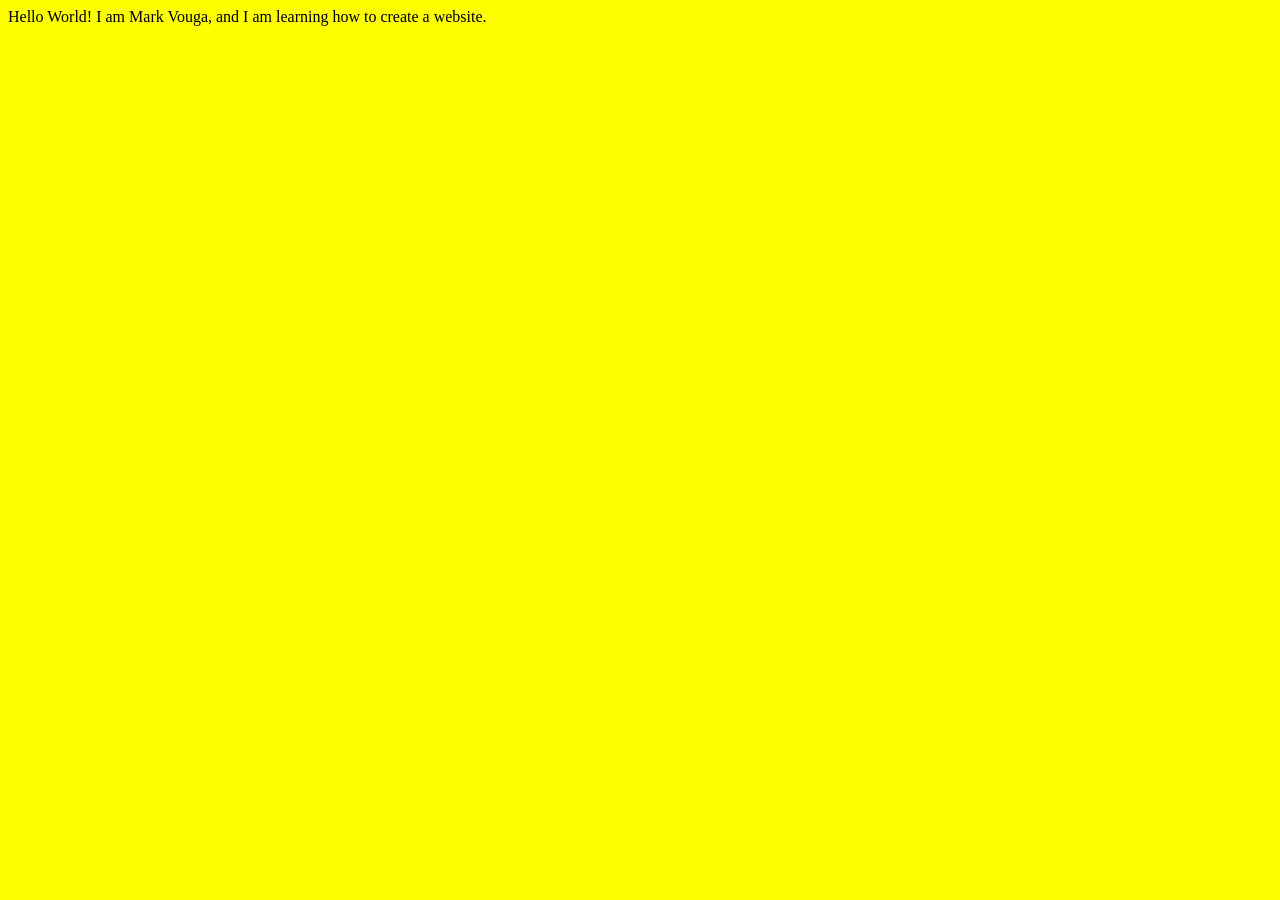
==== index.html @ 73989587 "Add files via upload Add the index.html and styles.css file" ====
<!DOCTYPE html>
<html lang="en">
<head>
    <meta charset="UTF-8">
    <meta name="viewport" content="width=device-width, initial-scale=1.0">
    <title>Mark's first website</title>
    <link rel="stylesheet" href="styles.css">
</head>
<body>
 Hello World! I am Mark Vouga, and I am learning how to create a website.
</body>
</html>
---- styles.css ----
body{
    background-color: Yellow;
}
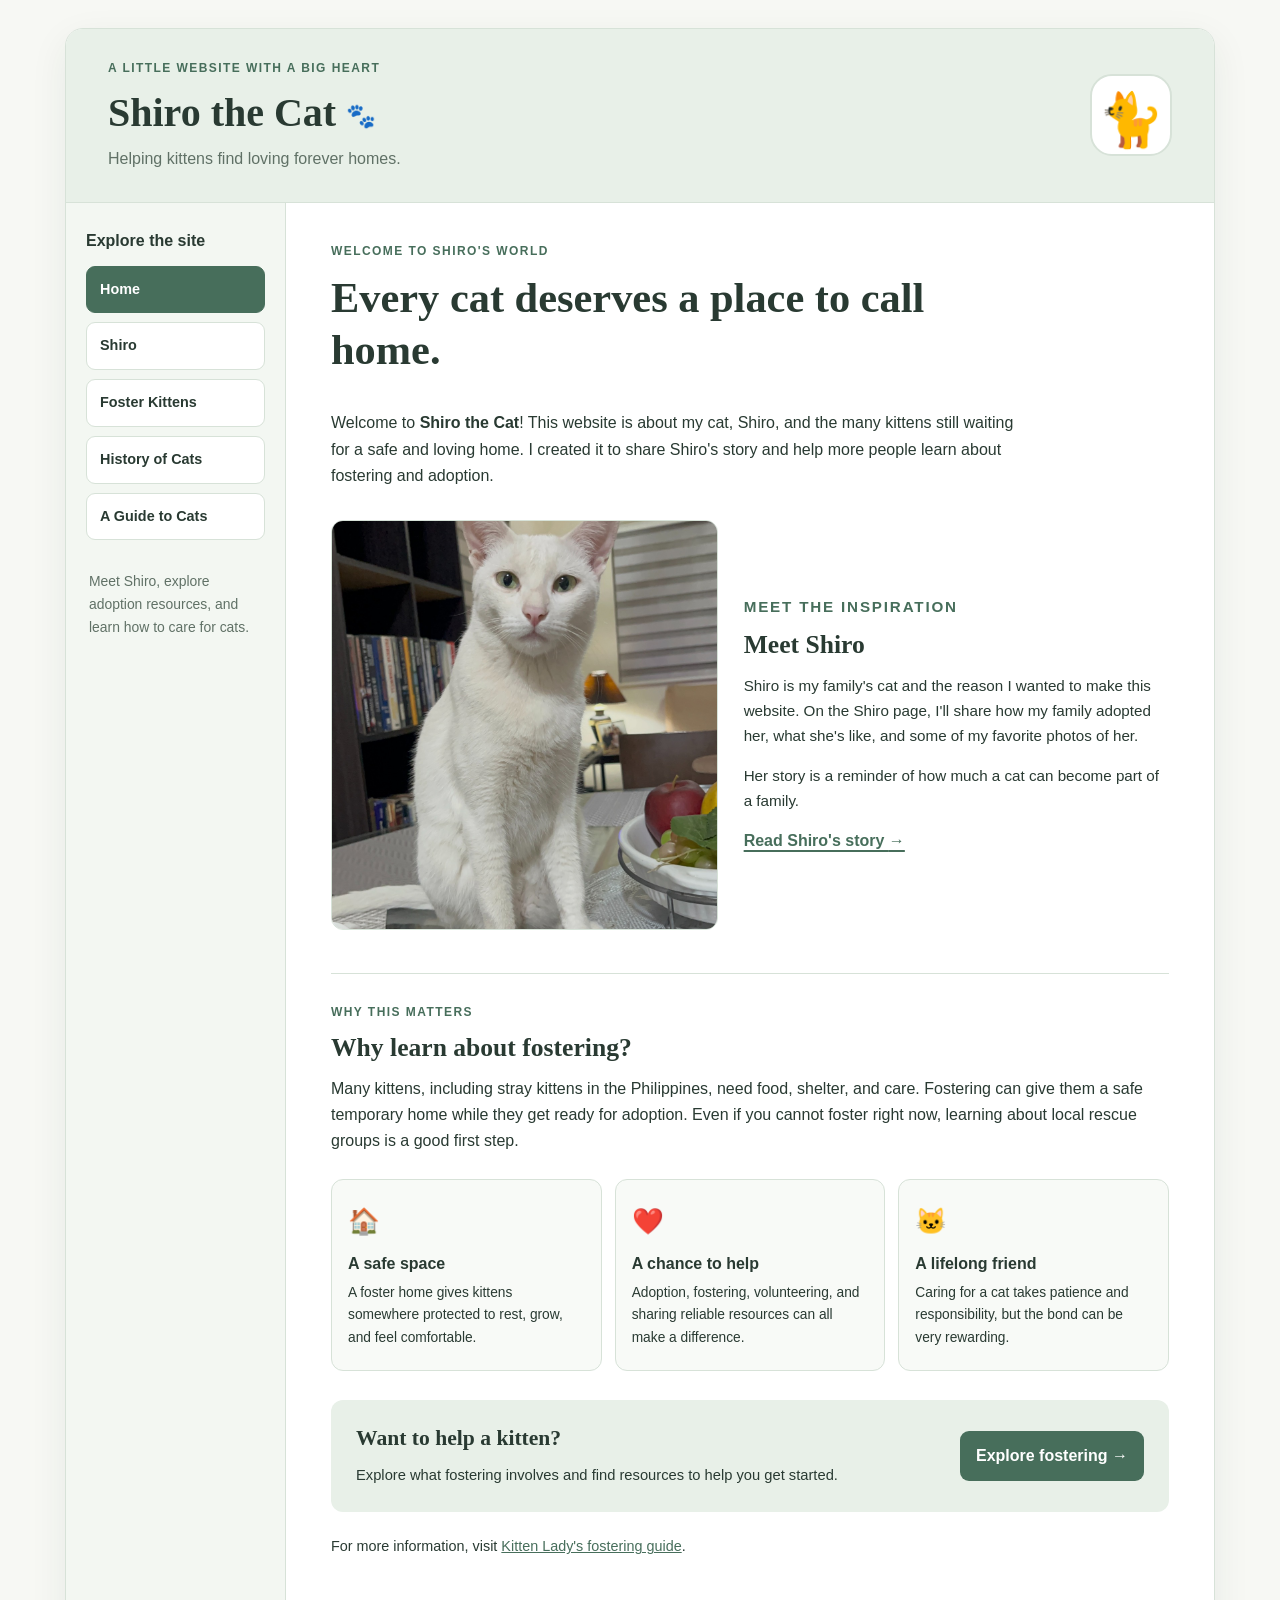
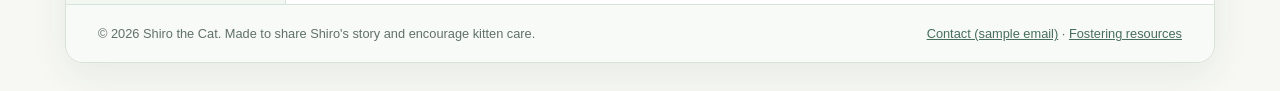
==== commit f7d9f2d4: "Add files via upload" ====
--- a/index.html
+++ b/index.html
@@ -1,12 +1,94 @@
-<!DOCTYPE html>
-<html lang="en">
-<head>
-    <meta charset="UTF-8">
-    <meta name="viewport" content="width=device-width, initial-scale=1.0">
-    <title>Mark's first website</title>
-    <link rel="stylesheet" href="styles.css">
-</head>
-<body>
- Hello World! I am Mark Vouga, and I am learning how to create a website.
-</body>
-</html>+<!DOCTYPE html>
+<html lang="en">
+<head>
+    <meta charset="UTF-8">
+    <meta name="viewport" content="width=device-width, initial-scale=1.0">
+    <meta name="description" content="Meet Shiro the Cat and learn why fostering and adopting kittens can make a difference.">
+    <meta name="author" content="Mark Vouga">
+    <title>Home | Shiro the Cat</title>
+    <link rel="stylesheet" href="style.css">
+</head>
+<body>
+    <div class="site-wrapper">
+        <header class="site-header">
+            <div>
+                <p class="eyebrow">A little website with a big heart</p>
+                <h1>Shiro the Cat <span aria-hidden="true">🐾</span></h1>
+                <p class="tagline">Helping kittens find loving forever homes.</p>
+            </div>
+            <div class="header-cat" aria-hidden="true">🐈</div>
+        </header>
+
+        <div class="page-layout">
+            <nav class="site-nav" aria-label="Main navigation">
+                <h2>Explore the site</h2>
+                <ul>
+                    <li><a class="active" aria-current="page" href="index.html">Home</a></li>
+                    <li><a href="shiro.html">Shiro</a></li>
+                    <li><a href="foster.html">Foster Kittens</a></li>
+                    <li><a href="history.html">History of Cats</a></li>
+                    <li><a href="guide.html">A Guide to Cats</a></li>
+                </ul>
+                <p class="nav-note">Meet Shiro, explore adoption resources, and learn how to care for cats.</p>
+            </nav>
+
+            <main id="main-content">
+                <section class="welcome">
+                    <p class="eyebrow">Welcome to Shiro's world</p>
+                    <h2>Every cat deserves a place to call home.</h2>
+                    <p>Welcome to <strong>Shiro the Cat</strong>! This website is about my cat, Shiro, and the many kittens still waiting for a safe and loving home. I created it to share Shiro's story and help more people learn about fostering and adoption.</p>
+                </section>
+
+                <section class="feature" aria-labelledby="meet-shiro-title">
+                    <img class="shiro-photo" src="shiro1.jpeg" alt="Shiro, a white cat with green eyes, sitting on a glass table at home." width="928" height="1649">
+                    <div class="feature-text">
+                        <p class="eyebrow">Meet the inspiration</p>
+                        <h3 id="meet-shiro-title">Meet Shiro</h3>
+                        <p>Shiro is my family's cat and the reason I wanted to make this website. On the Shiro page, I'll share how my family adopted her, what she's like, and some of my favorite photos of her.</p>
+                        <p>Her story is a reminder of how much a cat can become part of a family.</p>
+                        <a class="text-link" href="shiro.html">Read Shiro's story <span aria-hidden="true">→</span></a>
+                    </div>
+                </section>
+
+                <section class="why-adopt" aria-labelledby="why-adopt-title">
+                    <p class="eyebrow">Why this matters</p>
+                    <h3 id="why-adopt-title">Why learn about fostering?</h3>
+                    <p>Many kittens, including stray kittens in the Philippines, need food, shelter, and care. Fostering can give them a safe temporary home while they get ready for adoption. Even if you cannot foster right now, learning about local rescue groups is a good first step.</p>
+                    <div class="info-grid">
+                        <article class="info-card">
+                            <span aria-hidden="true">🏠</span>
+                            <h4>A safe space</h4>
+                            <p>A foster home gives kittens somewhere protected to rest, grow, and feel comfortable.</p>
+                        </article>
+                        <article class="info-card">
+                            <span aria-hidden="true">❤️</span>
+                            <h4>A chance to help</h4>
+                            <p>Adoption, fostering, volunteering, and sharing reliable resources can all make a difference.</p>
+                        </article>
+                        <article class="info-card">
+                            <span aria-hidden="true">🐱</span>
+                            <h4>A lifelong friend</h4>
+                            <p>Caring for a cat takes patience and responsibility, but the bond can be very rewarding.</p>
+                        </article>
+                    </div>
+                </section>
+
+                <section class="next-step" aria-labelledby="next-step-title">
+                    <div>
+                        <h3 id="next-step-title">Want to help a kitten?</h3>
+                        <p>Explore what fostering involves and find resources to help you get started.</p>
+                    </div>
+                    <a class="button-link" href="foster.html">Explore fostering <span aria-hidden="true">→</span></a>
+                </section>
+
+                <p class="external-resource">For more information, visit <a href="https://www.kittenlady.org/fostering" target="_blank" rel="noopener noreferrer">Kitten Lady's fostering guide</a>.</p>
+            </main>
+        </div>
+
+        <footer class="site-footer">
+            <p>&copy; 2026 Shiro the Cat. Made to share Shiro's story and encourage kitten care.</p>
+            <p><a href="mailto:hello@example.com">Contact (sample email)</a> <span aria-hidden="true">·</span> <a href="https://www.kittenlady.org/fostering" target="_blank" rel="noopener noreferrer">Fostering resources</a></p>
+        </footer>
+    </div>
+</body>
+</html>
--- a/style.css
+++ b/style.css
@@ -0,0 +1,96 @@
+/* Shiro the Cat — external stylesheet. Adjust these variables to match your preferred palette. */
+:root {
+    --background: #f7f8f4;
+    --foreground: #293a32;
+    --primary: #476e5b;
+    --secondary: #e8f0e8;
+    --accent: #e9a787;
+    --surface: #ffffff;
+    --border: #d7e2d8;
+    --muted: #607166;
+}
+
+* { box-sizing: border-box; }
+html { scroll-behavior: smooth; }
+body {
+    margin: 0;
+    background-color: var(--background);
+    color: var(--foreground);
+    font-family: Arial, Helvetica, sans-serif;
+    line-height: 1.65;
+}
+a { color: var(--primary); }
+a:focus-visible { outline: 3px solid var(--accent); outline-offset: 3px; }
+.site-wrapper {
+    max-width: 1150px;
+    margin: 28px auto;
+    background-color: var(--surface);
+    border: 1px solid var(--border);
+    border-radius: 18px;
+    overflow: hidden;
+    box-shadow: 0 12px 38px rgba(31, 57, 42, 0.07);
+}
+.site-header {
+    display: flex;
+    justify-content: space-between;
+    align-items: center;
+    gap: 16px;
+    padding: 30px 42px;
+    background-color: var(--secondary);
+    border-bottom: 1px solid var(--border);
+}
+h1, h2, h3, h4, p { margin-top: 0; }
+h1, h2, h3, h4 { line-height: 1.22; }
+h1 { font-family: Georgia, 'Times New Roman', serif; font-size: 2.5rem; margin-bottom: 8px; }
+h1 span { font-size: 1.5rem; vertical-align: middle; }
+.tagline { color: var(--muted); margin-bottom: 0; }
+.eyebrow { color: var(--primary); font-size: .75rem; font-weight: bold; letter-spacing: .12em; text-transform: uppercase; margin-bottom: 10px; }
+.header-cat { width: 82px; height: 82px; display: grid; place-items: center; flex-shrink: 0; border: 2px solid var(--border); background: white; border-radius: 22px; font-size: 3.3rem; }
+.page-layout { display: grid; grid-template-columns: 220px minmax(0, 1fr); }
+.site-nav { padding: 28px 20px; background-color: #f3f7f2; border-right: 1px solid var(--border); }
+.site-nav h2 { font-size: 1rem; margin: 0 0 15px; }
+.site-nav ul { list-style: none; padding: 0; margin: 0; }
+.site-nav li + li { margin-top: 9px; }
+.site-nav a { display: block; padding: 11px 13px; border: 1px solid var(--border); border-radius: 9px; color: var(--foreground); text-decoration: none; background: var(--surface); font-weight: bold; font-size: .9rem; }
+.site-nav a:hover, .site-nav a.active { background: var(--primary); color: white; border-color: var(--primary); }
+.nav-note { margin: 30px 3px 0; font-size: .87rem; color: var(--muted); }
+main { min-width: 0; padding: 39px 45px 45px; }
+.welcome h2 { font-family: Georgia, 'Times New Roman', serif; font-size: clamp(1.9rem, 3.5vw, 2.65rem); max-width: 620px; }
+.welcome p:not(.eyebrow) { max-width: 700px; }
+.feature { display: grid; grid-template-columns: minmax(0, 1fr) minmax(0, 1.1fr); gap: 26px; align-items: center; margin: 30px 0 43px; }
+.shiro-photo { display: block; width: 100%; height: 410px; object-fit: cover; object-position: center 35%; border-radius: 12px; border: 1px solid var(--border); }
+.feature-text h3, .why-adopt h3, .next-step h3 { font-family: Georgia, 'Times New Roman', serif; font-size: 1.6rem; margin-bottom: 12px; }
+.feature-text p { font-size: .95rem; }
+.text-link { font-weight: bold; text-decoration-thickness: 2px; text-underline-offset: 4px; }
+.why-adopt { border-top: 1px solid var(--border); padding-top: 29px; }
+.info-grid { display: grid; grid-template-columns: repeat(3, minmax(0, 1fr)); gap: 13px; margin-top: 24px; }
+.info-card { padding: 20px 16px; background: #f8faf7; border: 1px solid var(--border); border-radius: 12px; }
+.info-card > span { font-size: 1.6rem; }
+.info-card h4 { margin: 12px 0 8px; }
+.info-card p { font-size: .86rem; margin: 0; }
+.next-step { display: flex; justify-content: space-between; align-items: center; gap: 20px; padding: 25px; margin-top: 29px; background-color: var(--secondary); border-radius: 12px; }
+.next-step h3 { font-size: 1.35rem; }
+.next-step p { margin-bottom: 0; font-size: .92rem; }
+.button-link { background: var(--primary); color: white; text-decoration: none; font-weight: bold; border-radius: 9px; padding: 12px 16px; white-space: nowrap; }
+.button-link:hover { background: #315541; }
+.external-resource { font-size: .9rem; margin: 23px 0 0; }
+.site-footer { display: flex; justify-content: space-between; gap: 14px; flex-wrap: wrap; padding: 18px 32px; border-top: 1px solid var(--border); background-color: #f8faf7; color: var(--muted); font-size: .8rem; }
+.site-footer p { margin: 0; }
+@media (max-width: 850px) {
+    .site-wrapper { margin: 0; border: none; border-radius: 0; }
+    .page-layout { grid-template-columns: 1fr; }
+    .site-nav { border-right: 0; border-bottom: 1px solid var(--border); padding: 18px 24px; }
+    .site-nav ul { display: flex; flex-wrap: wrap; gap: 8px; }
+    .site-nav li + li { margin-top: 0; }
+    .nav-note { margin-top: 14px; }
+    main { padding: 30px 24px; }
+}
+@media (max-width: 620px) {
+    .site-header { padding: 23px 22px; }
+    h1 { font-size: 2rem; }
+    .header-cat { width: 62px; height: 62px; font-size: 2.4rem; }
+    .feature, .info-grid { grid-template-columns: 1fr; }
+    .shiro-photo { height: 360px; }
+    .next-step { align-items: flex-start; flex-direction: column; }
+    .site-footer { padding: 20px 24px; }
+}
